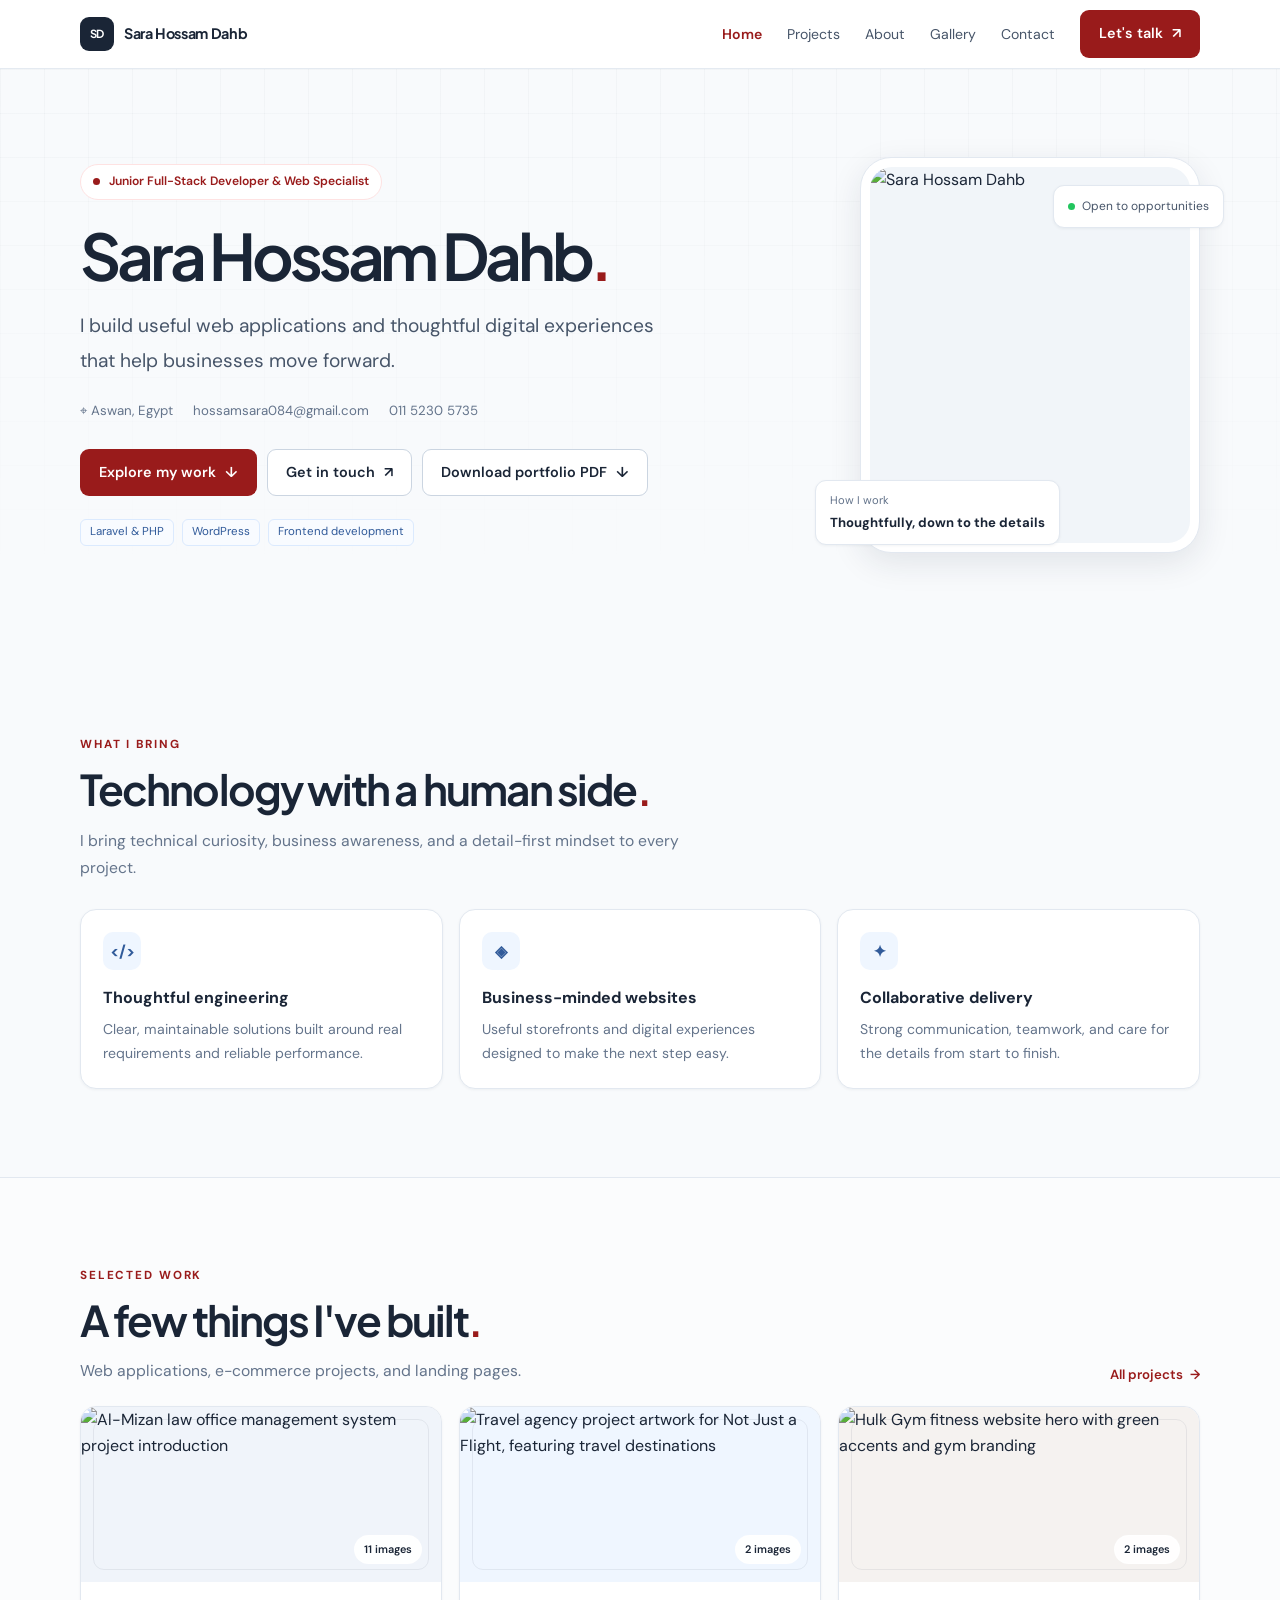
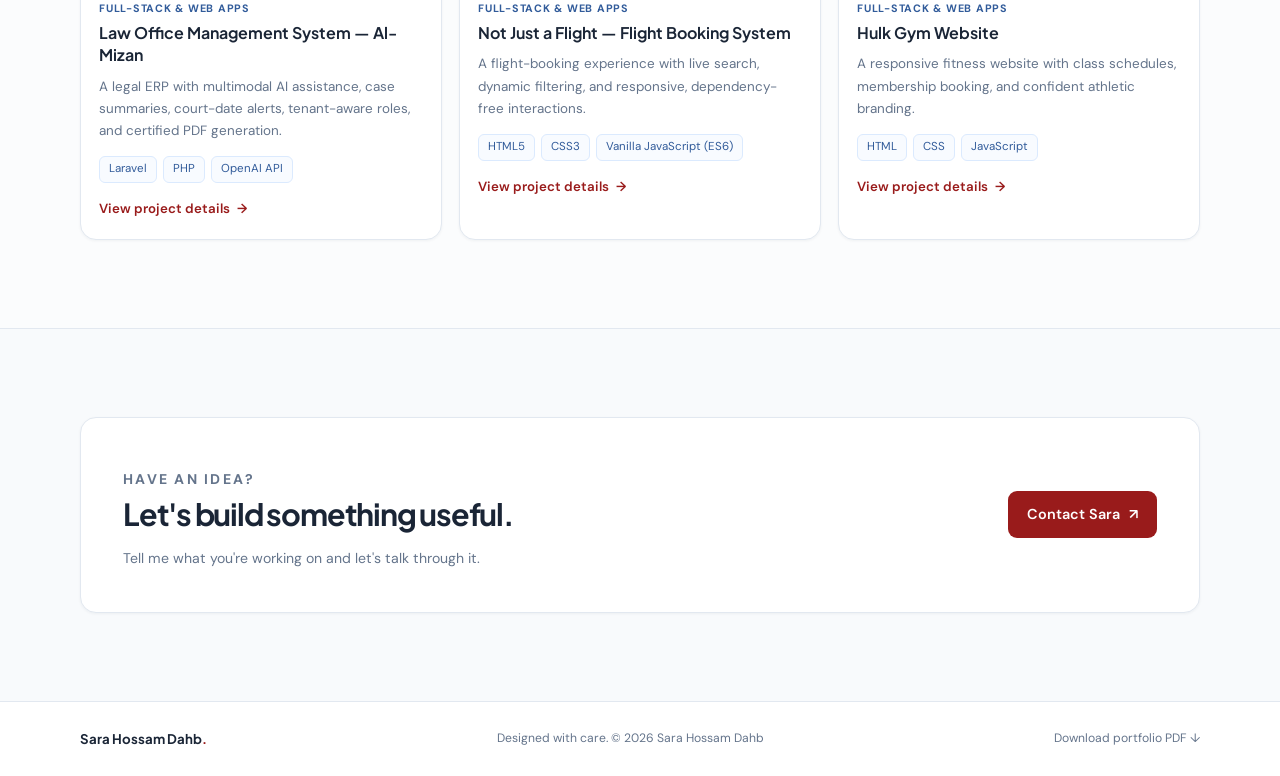
==== index.html @ f7ac99f4 "Add files via upload" ====
<!doctype html>
<html lang="en">
<head>
  <meta charset="utf-8">
  <meta name="viewport" content="width=device-width, initial-scale=1">
  <meta name="theme-color" content="#F8FAFC">
  <meta name="description" content="Sara Hossam Dahb is a junior full-stack developer and WordPress specialist in Aswan, Egypt.">
  <title>Sara Hossam Dahb — Developer &amp; Web Specialist</title>
  <link rel="preconnect" href="https://fonts.googleapis.com">
  <link rel="preconnect" href="https://fonts.gstatic.com" crossorigin>
  <link href="https://fonts.googleapis.com/css2?family=DM+Sans:wght@400;500;600;700&family=IBM+Plex+Sans+Arabic:wght@400;500;600;700&family=Plus+Jakarta+Sans:wght@400;500;600;700;800&display=swap" rel="stylesheet">
  <link rel="stylesheet" href="styles.css">
  <script src="script.js" defer></script>
</head>
<body data-page="home">
  <a class="skip-link" href="#main">Skip to content</a>
  <header class="site-header">
    <nav class="container nav-bar" aria-label="Main navigation">
      <a class="brand" href="index.html" aria-label="Sara Hossam Dahb home"><span class="brand-mark">SD</span><span>Sara Hossam Dahb</span></a>
      <button class="menu-toggle" type="button" data-menu-toggle aria-label="Open navigation menu" aria-expanded="false" aria-controls="primary-navigation"><svg viewBox="0 0 24 24" fill="none" stroke="currentColor" stroke-width="1.8" aria-hidden="true"><path d="M4 7h16M4 12h16M4 17h16"/></svg></button>
      <div class="nav-links" id="primary-navigation" data-nav-links>
        <a class="nav-link" data-page-link="home" href="index.html">Home</a>
        <a class="nav-link" data-page-link="projects" href="projects.html">Projects</a>
        <a class="nav-link" data-page-link="about" href="about.html">About</a>
        <a class="nav-link" data-page-link="gallery" href="gallery.html">Gallery</a>
        <a class="nav-link" data-page-link="contact" href="contact.html">Contact</a>
        <a class="btn btn-primary nav-cta" href="contact.html">Let's talk <span aria-hidden="true">↗</span></a>
      </div>
    </nav>
  </header>

  <main id="main">
    <section class="hero">
      <div class="container hero-grid">
        <div class="reveal">
          <span class="hero-label">Junior Full-Stack Developer &amp; Web Specialist</span>
          <h1 class="hero-title">Sara Hossam Dahb<span class="accent">.</span></h1>
          <p class="hero-copy">I build useful web applications and thoughtful digital experiences that help businesses move forward.</p>
          <div class="hero-contact">
            <span>⌖ Aswan, Egypt</span>
            <a href="mailto:hossamsara084@gmail.com">hossamsara084@gmail.com</a>
            <a href="tel:+201152305735">011 5230 5735</a>
          </div>
          <div class="hero-actions">
            <a class="btn btn-primary" href="projects.html">Explore my work <span aria-hidden="true">↓</span></a>
            <a class="btn btn-outline" href="contact.html">Get in touch <span aria-hidden="true">↗</span></a>
            <a class="btn btn-outline" href="Portfolio.pdf" download="Sara-Hossam-Dahb-Portfolio.pdf">Download portfolio PDF <span aria-hidden="true">↓</span></a>
          </div>
          <div class="hero-tags"><span class="tag">Laravel &amp; PHP</span><span class="tag">WordPress</span><span class="tag">Frontend development</span></div>
        </div>
        <div class="portrait-wrap reveal">
          <div class="portrait-frame"><img src="Images/Sara-Hossam-Dahb.jpeg" alt="Sara Hossam Dahb" fetchpriority="high"></div>
          <div class="floating-note note-left"><small>How I work</small><strong>Thoughtfully, down to the details</strong></div>
          <div class="floating-note note-right">Open to opportunities</div>
        </div>
      </div>
    </section>

    <section class="section">
      <div class="container">
        <div class="reveal">
          <p class="eyebrow">What I bring</p>
          <h2 class="section-heading">Technology with a human side<span class="accent">.</span></h2>
          <p class="section-intro">I bring technical curiosity, business awareness, and a detail-first mindset to every project.</p>
        </div>
        <div class="feature-grid">
          <article class="card feature-card reveal"><span class="feature-icon" aria-hidden="true">&lt;/&gt;</span><h3>Thoughtful engineering</h3><p>Clear, maintainable solutions built around real requirements and reliable performance.</p></article>
          <article class="card feature-card reveal"><span class="feature-icon" aria-hidden="true">◈</span><h3>Business-minded websites</h3><p>Useful storefronts and digital experiences designed to make the next step easy.</p></article>
          <article class="card feature-card reveal"><span class="feature-icon" aria-hidden="true">✦</span><h3>Collaborative delivery</h3><p>Strong communication, teamwork, and care for the details from start to finish.</p></article>
        </div>
      </div>
    </section>

    <section class="section section-soft">
      <div class="container">
        <div class="section-top reveal">
          <div><p class="eyebrow">Selected work</p><h2 class="section-heading">A few things I've built<span class="accent">.</span></h2><p class="section-intro">Web applications, e-commerce projects, and landing pages.</p></div>
          <a class="text-link" href="projects.html">All projects <span aria-hidden="true">→</span></a>
        </div>
        <div class="project-grid" data-project-grid="featured" aria-label="Featured projects"></div>
      </div>
    </section>

    <section class="section">
      <div class="container card cta-panel reveal">
        <div><p class="eyebrow">Have an idea?</p><h2>Let's build something useful.</h2><p>Tell me what you're working on and let's talk through it.</p></div>
        <a class="btn btn-primary" href="contact.html">Contact Sara <span aria-hidden="true">↗</span></a>
      </div>
    </section>
  </main>

  <div class="modal-backdrop" data-project-modal hidden role="dialog" aria-modal="true" aria-labelledby="modal-title" aria-describedby="modal-description">
    <section class="modal-card">
      <button class="modal-close" type="button" data-modal-close aria-label="Close project details">×</button>
      <p class="eyebrow" data-modal-category></p>
      <h2 id="modal-title" data-modal-title></h2>
      <p id="modal-description" data-modal-description></p>
      <div class="modal-meta"><h3>Role</h3><p data-modal-role></p></div>
      <div class="modal-meta"><h3>Technology</h3><div class="skill-tags" data-modal-stack></div></div>
      <div class="project-image-gallery" data-project-images hidden>
        <div class="project-image-heading"><h3>Project images</h3><span data-project-image-counter></span></div>
        <div class="project-image-stage"><button class="image-arrow" type="button" data-project-image-prev aria-label="Previous project image">‹</button><img data-project-image alt=""><button class="image-arrow" type="button" data-project-image-next aria-label="Next project image">›</button></div>
        <p class="project-image-caption" data-project-image-caption></p>
        <div class="project-thumbnails" data-project-thumbnails aria-label="Project image thumbnails"></div>
      </div>
    </section>
  </div>
  <footer class="site-footer"><div class="container footer-row"><a class="footer-brand" href="index.html">Sara Hossam Dahb<span class="accent">.</span></a><span>Designed with care. © <span data-year></span> Sara Hossam Dahb</span><a href="Portfolio.pdf" download="Sara-Hossam-Dahb-Portfolio.pdf">Download portfolio PDF ↓</a></div></footer>
</body>
</html>
---- styles.css ----
:root {
  color-scheme: light;
  --canvas: #F8FAFC;
  --white: #FFFFFF;
  --navy: #1A2536;
  --muted: #64748B;
  --berry: #991B1B;
  --blue: #3B82F6;
  --line: #E2E8F0;
  --soft-shadow: 0 1px 3px rgba(26, 37, 54, .05);
  font-family: "DM Sans", sans-serif;
}

* { box-sizing: border-box; }
html { scroll-behavior: smooth; scroll-padding-top: 92px; }
body { margin: 0; background: var(--canvas); color: var(--navy); font-family: "DM Sans", sans-serif; line-height: 1.6; }
body.menu-visible { overflow: hidden; }
button, input, textarea { font: inherit; }
button, a { -webkit-tap-highlight-color: transparent; }
a { color: inherit; text-decoration: none; }
button { color: inherit; }
img { display: block; max-width: 100%; }
.display { font-family: "Plus Jakarta Sans", sans-serif; }
.arabic { font-family: "IBM Plex Sans Arabic", sans-serif; }
.container { width: min(1120px, calc(100% - 48px)); margin-inline: auto; }
.section { padding-block: 88px; }
.section-soft { border-block: 1px solid var(--line); background: rgba(255,255,255,.55); }
.eyebrow { margin: 0 0 10px; color: var(--berry); font-size: .73rem; font-weight: 700; letter-spacing: .16em; text-transform: uppercase; }
.section-heading { margin: 0; font-family: "Plus Jakarta Sans", sans-serif; font-size: clamp(1.9rem, 4vw, 2.65rem); font-weight: 650; letter-spacing: -.045em; line-height: 1.2; }
.section-intro { max-width: 600px; margin: 12px 0 0; color: var(--muted); font-size: .98rem; line-height: 1.75; }
.accent { color: var(--berry); }
.muted { color: var(--muted); }
.card { border: 1px solid var(--line); border-radius: 16px; background: var(--white); box-shadow: var(--soft-shadow); }
.btn { display: inline-flex; min-height: 44px; align-items: center; justify-content: center; gap: 9px; padding: 11px 18px; border: 1px solid transparent; border-radius: 9px; font-size: .9rem; font-weight: 600; transition: background .2s ease, color .2s ease, border-color .2s ease, transform .2s ease; cursor: pointer; }
.btn:hover { transform: translateY(-1px); }
.btn-primary { background: var(--berry); color: white; }
.btn-primary:hover { background: #7F1D1D; }
.btn-outline { border-color: #CBD5E1; background: white; color: var(--navy); }
.btn-outline:hover { border-color: #94A3B8; }
.tag { display: inline-flex; align-items: center; padding: 5px 9px; border: 1px solid #DBEAFE; border-radius: 6px; background: #F8FBFF; color: #315B9A; font-size: .72rem; line-height: 1.3; }
.site-header { position: sticky; z-index: 20; top: 0; border-bottom: 1px solid rgba(226,232,240,.9); background: rgba(255,255,255,.94); backdrop-filter: blur(14px); }
.nav-bar { display: flex; min-height: 68px; align-items: center; justify-content: space-between; gap: 24px; }
.brand { display: inline-flex; align-items: center; gap: 10px; font-family: "Plus Jakarta Sans", sans-serif; font-size: .9rem; font-weight: 700; letter-spacing: -.025em; white-space: nowrap; }
.brand-mark { display: grid; width: 34px; height: 34px; place-items: center; border-radius: 9px; background: var(--navy); color: white; font-size: .7rem; }
.nav-links { display: flex; align-items: center; gap: 25px; }
.nav-link { padding-block: 9px; color: #475569; font-size: .88rem; transition: color .18s ease; }
.nav-link:hover, .nav-link[aria-current="page"] { color: var(--berry); }
.nav-link[aria-current="page"] { font-weight: 600; }
.menu-toggle { display: none; width: 42px; height: 42px; place-items: center; border: 1px solid var(--line); border-radius: 9px; background: white; cursor: pointer; }
.menu-toggle svg { width: 20px; height: 20px; }
.hero { position: relative; overflow: hidden; padding: 88px 0 94px; }
.hero::before { position: absolute; z-index: -1; inset: 0; background-image: linear-gradient(rgba(26,37,54,.028) 1px, transparent 1px), linear-gradient(90deg, rgba(26,37,54,.028) 1px, transparent 1px); background-size: 44px 44px; content: ""; mask-image: linear-gradient(to bottom, black, transparent 90%); }
.hero-grid { display: grid; grid-template-columns: minmax(0, 1.2fr) minmax(280px, .8fr); align-items: center; gap: 76px; }
.hero-label { display: inline-flex; align-items: center; gap: 9px; padding: 7px 12px; border: 1px solid #FEE2E2; border-radius: 999px; background: white; color: var(--berry); font-size: .76rem; font-weight: 600; }
.hero-label::before { width: 7px; height: 7px; border-radius: 50%; background: var(--berry); content: ""; }
.hero-title { max-width: 690px; margin: 20px 0 0; font-family: "Plus Jakarta Sans", sans-serif; font-size: clamp(2.55rem, 6vw, 4rem); font-weight: 650; letter-spacing: -.065em; line-height: 1.12; }
.hero-copy { max-width: 610px; margin: 18px 0 0; color: #475569; font-size: clamp(1.05rem, 2vw, 1.2rem); line-height: 1.8; }
.hero-contact { display: flex; flex-wrap: wrap; gap: 8px 20px; margin-top: 22px; color: var(--muted); font-size: .83rem; }
.hero-contact a:hover, .contact-link:hover { color: var(--berry); }
.hero-actions { display: flex; flex-wrap: wrap; gap: 10px; margin-top: 27px; }
.hero-tags { display: flex; flex-wrap: wrap; gap: 8px; margin-top: 23px; }
.portrait-wrap { position: relative; width: min(100%, 340px); justify-self: end; }
.portrait-frame { padding: 9px; border: 1px solid var(--line); border-radius: 31px; background: white; box-shadow: 0 10px 32px rgba(26,37,54,.1); }
.portrait-frame img { width: 100%; aspect-ratio: 4 / 4.7; border-radius: 22px; background: #F1F5F9; object-fit: cover; object-position: center 35%; }
.floating-note { position: absolute; padding: 11px 14px; border: 1px solid var(--line); border-radius: 11px; background: white; box-shadow: var(--soft-shadow); }
.floating-note small { display: block; color: var(--muted); font-size: .7rem; }
.floating-note strong { display: block; margin-top: 2px; font-size: .82rem; }
.note-left { bottom: 8px; left: -45px; }
.note-right { top: 28px; right: -24px; color: #475569; font-size: .75rem; }
.note-right::before { display: inline-block; width: 7px; height: 7px; margin-right: 7px; border-radius: 50%; background: #22C55E; content: ""; }
.feature-grid { display: grid; grid-template-columns: repeat(3, minmax(0, 1fr)); gap: 16px; margin-top: 28px; }
.feature-card { padding: 22px; }
.feature-icon { display: grid; width: 38px; height: 38px; place-items: center; border-radius: 10px; background: #EFF6FF; color: #315B9A; font-weight: 700; }
.feature-card h3 { margin: 15px 0 7px; font-size: 1rem; }
.feature-card p { margin: 0; color: var(--muted); font-size: .88rem; line-height: 1.7; }
.section-top { display: flex; align-items: end; justify-content: space-between; gap: 22px; }
.project-count { color: var(--muted); font-size: .84rem; white-space: nowrap; }
.filter-list { display: flex; flex-wrap: wrap; gap: 6px; margin: 25px 0 0; }
.filter-btn { padding: 8px 12px; border: 1px solid transparent; border-radius: 8px; background: transparent; color: var(--muted); font-size: .83rem; cursor: pointer; transition: .18s ease; }
.filter-btn:hover { background: white; color: var(--navy); }
.filter-btn.active { border-color: #FECACA; background: #FEF2F2; color: var(--berry); }
.project-grid { display: grid; grid-template-columns: repeat(3, minmax(0, 1fr)); gap: 17px; margin-top: 21px; }
.project-card { overflow: hidden; transition: transform .22s ease, box-shadow .22s ease, border-color .22s ease; }
.project-card:hover { transform: translateY(-4px); border-color: #CBD5E1; box-shadow: 0 12px 28px rgba(26,37,54,.075); }
.project-card[hidden] { display: none; }
.project-open { display: block; width: 100%; padding: 0; border: 0; background: none; text-align: left; cursor: pointer; }
.project-open:focus-visible, .filter-btn:focus-visible, .btn:focus-visible, .nav-link:focus-visible, .menu-toggle:focus-visible { outline: 3px solid rgba(59,130,246,.45); outline-offset: 3px; }
.project-art { position: relative; display: grid; min-height: 175px; place-items: center; overflow: hidden; background: var(--art-bg, #F1F5F9); }
.project-art::before { position: absolute; inset: 12px; border: 1px solid rgba(26,37,54,.07); border-radius: 11px; content: ""; }
.art-window { width: 76%; padding: 15px; border: 1px solid rgba(26,37,54,.09); border-radius: 11px; background: rgba(255,255,255,.94); box-shadow: 0 10px 24px rgba(26,37,54,.08); }
.art-kicker { color: var(--art-accent, #315B9A); font-size: .58rem; font-weight: 700; letter-spacing: .16em; text-transform: uppercase; }
.art-title { margin-top: 11px; color: var(--navy); font-family: "Plus Jakarta Sans", sans-serif; font-size: 1rem; font-weight: 700; line-height: 1.25; }
.art-decoration { display: flex; justify-content: space-between; gap: 6px; margin-top: 12px; }
.art-decoration span { height: 26px; flex: 1; border-radius: 5px; background: var(--art-soft, #EFF6FF); }
.project-copy { padding: 18px; }
.project-overline { margin: 0; color: #315B9A; font-size: .67rem; font-weight: 700; letter-spacing: .07em; text-transform: uppercase; }
.project-title { margin: 5px 0 0; font-family: "Plus Jakarta Sans", sans-serif; font-size: 1rem; font-weight: 650; line-height: 1.4; }
.project-description { margin: 9px 0 0; color: var(--muted); font-size: .84rem; line-height: 1.65; }
.project-tags { display: flex; flex-wrap: wrap; gap: 6px; margin-top: 14px; }
.text-link { display: inline-flex; align-items: center; gap: 7px; margin-top: 15px; color: var(--berry); font-size: .83rem; font-weight: 600; }
.text-link:hover { text-decoration: underline; text-underline-offset: 3px; }
.about-grid { display: grid; grid-template-columns: 1.4fr .8fr; gap: 18px; margin-top: 26px; }
.about-copy { padding: clamp(23px, 4vw, 36px); }
.about-copy > p { margin: 0; color: #334155; font-size: clamp(1rem, 2.2vw, 1.2rem); line-height: 1.9; }
.about-copy strong { color: var(--navy); }
.about-aside { padding: 24px; }
.small-label { margin: 0; color: var(--muted); font-size: .7rem; font-weight: 700; letter-spacing: .12em; text-transform: uppercase; }
.about-point { padding-top: 16px; margin-top: 16px; border-top: 1px solid #F1F5F9; }
.about-point h3 { margin: 0; font-size: .9rem; }
.about-point p { margin: 5px 0 0; color: var(--muted); font-size: .84rem; line-height: 1.65; }
.skills-grid { display: grid; grid-template-columns: repeat(2, minmax(0, 1fr)); gap: 14px; margin-top: 25px; }
.skill-card { padding: 21px; }
.skill-card h3 { margin: 0; font-size: .94rem; }
.skill-card p { margin: 9px 0 0; color: var(--muted); font-size: .85rem; line-height: 1.7; }
.skill-tags { display: flex; flex-wrap: wrap; gap: 7px; margin-top: 14px; }
.timeline-layout { display: grid; grid-template-columns: .8fr 1.2fr; gap: 70px; }
.timeline { padding-left: 24px; border-left: 1px solid #CBD5E1; }
.timeline-item { position: relative; padding-bottom: 27px; }
.timeline-item:last-child { padding-bottom: 0; }
.timeline-item::before { position: absolute; top: 6px; left: -30px; width: 11px; height: 11px; border: 2px solid white; border-radius: 50%; background: var(--berry); box-shadow: 0 0 0 1px #FECACA; content: ""; }
.timeline-title-row { display: flex; flex-wrap: wrap; align-items: baseline; justify-content: space-between; gap: 7px 12px; }
.timeline-item h3 { margin: 0; font-size: .98rem; }
.timeline-item p { margin: 5px 0 0; color: var(--muted); font-size: .84rem; }
.timeline-note { font-size: .78rem !important; }
.contact-grid { display: grid; grid-template-columns: .75fr 1.25fr; gap: 17px; margin-top: 25px; }
.contact-details, .contact-form { padding: 24px; }
.contact-list { display: grid; gap: 16px; margin-top: 20px; }
.contact-link { display: flex; align-items: center; gap: 12px; color: var(--navy); font-size: .88rem; transition: color .18s ease; }
.contact-icon { display: grid; width: 38px; height: 38px; flex: 0 0 38px; place-items: center; border-radius: 9px; background: #FEF2F2; color: var(--berry); }
.contact-link small { display: block; margin-bottom: 2px; color: var(--muted); font-size: .72rem; }
.form-row { display: grid; grid-template-columns: repeat(2, minmax(0, 1fr)); gap: 14px; }
.field label { display: block; margin-bottom: 7px; color: #334155; font-size: .8rem; font-weight: 600; }
.field input, .field textarea { display: block; width: 100%; padding: 11px 12px; border: 1px solid #CBD5E1; border-radius: 8px; background: white; color: var(--navy); font-size: .88rem; outline: none; transition: border-color .18s ease, box-shadow .18s ease; }
.field textarea { min-height: 126px; resize: vertical; }
.field input::placeholder, .field textarea::placeholder { color: #94A3B8; }
.field input:focus, .field textarea:focus { border-color: #60A5FA; box-shadow: 0 0 0 3px #DBEAFE; }
.field [aria-invalid="true"] { border-color: #B91C1C; }
.field-error { min-height: 17px; margin: 4px 0 0; color: #B91C1C; font-size: .73rem; }
.form-actions { display: flex; flex-wrap: wrap; align-items: center; gap: 12px 17px; margin-top: 4px; }
.form-status { margin: 0; color: var(--muted); font-size: .76rem; }
.form-status.error { color: #991B1B; }
.form-status.success { color: #166534; }
.page-hero { padding: 65px 0 48px; }
.page-hero h1 { margin: 0; font-family: "Plus Jakarta Sans", sans-serif; font-size: clamp(2.2rem, 5vw, 3.3rem); font-weight: 650; letter-spacing: -.06em; line-height: 1.15; }
.page-hero p:last-child { max-width: 650px; margin: 14px 0 0; color: var(--muted); font-size: 1rem; line-height: 1.75; }
.cta-panel { display: flex; align-items: center; justify-content: space-between; gap: 24px; padding: clamp(24px, 5vw, 42px); background: #FFF; }
.cta-panel h2 { margin: 0; font-family: "Plus Jakarta Sans", sans-serif; font-size: clamp(1.4rem, 3vw, 1.9rem); letter-spacing: -.04em; }
.cta-panel p { margin: 8px 0 0; color: var(--muted); font-size: .88rem; }
.site-footer { border-top: 1px solid var(--line); background: white; }
.footer-row { display: flex; min-height: 74px; align-items: center; justify-content: space-between; gap: 12px; color: var(--muted); font-size: .76rem; }
.footer-brand { color: var(--navy); font-family: "Plus Jakarta Sans", sans-serif; font-size: .83rem; font-weight: 700; }
.modal-backdrop { position: fixed; z-index: 50; inset: 0; display: grid; overflow-y: auto; place-items: center; padding: 20px; background: rgba(26,37,54,.38); backdrop-filter: blur(4px); }
.modal-backdrop[hidden] { display: none; }
.modal-backdrop[hidden], .project-image-gallery[hidden], .image-viewer[hidden] { display: none; }
.modal-card { position: relative; width: min(540px, 100%); padding: 30px; border: 1px solid var(--line); border-radius: 17px; background: white; box-shadow: 0 24px 70px rgba(26,37,54,.2); }
.modal-close { position: absolute; top: 14px; right: 14px; display: grid; width: 36px; height: 36px; place-items: center; border: 1px solid var(--line); border-radius: 8px; background: white; color: var(--muted); font-size: 1.25rem; cursor: pointer; }
.modal-card h2 { margin: 11px 40px 0 0; font-family: "Plus Jakarta Sans", sans-serif; font-size: 1.5rem; line-height: 1.3; }
.modal-card > p { color: #475569; font-size: .9rem; line-height: 1.8; }
.modal-meta { margin-top: 20px; }
.modal-meta h3 { margin: 0; color: var(--muted); font-size: .72rem; letter-spacing: .08em; text-transform: uppercase; }
.modal-meta p { margin: 5px 0 0; font-size: .88rem; }
.project-image-gallery { padding-top: 21px; margin-top: 22px; border-top: 1px solid var(--line); }
.project-image-heading { display: flex; align-items: center; justify-content: space-between; gap: 12px; }
.project-image-heading h3 { margin: 0; font-size: .88rem; }
.project-image-heading span { color: var(--muted); font-size: .76rem; }
.project-image-stage { position: relative; display: grid; min-height: 180px; place-items: center; margin-top: 12px; overflow: hidden; border: 1px solid var(--line); border-radius: 11px; background: #F1F5F9; }
.project-image-stage img { width: auto; max-width: 100%; height: auto; max-height: min(58vh, 500px); object-fit: contain; }
.image-arrow { position: absolute; z-index: 1; display: grid; width: 36px; height: 36px; place-items: center; border: 1px solid var(--line); border-radius: 50%; background: rgba(255,255,255,.94); color: var(--navy); font-size: 1.4rem; cursor: pointer; }
.image-arrow:hover { border-color: #CBD5E1; color: var(--berry); }
[data-project-image-prev] { left: 10px; }
[data-project-image-next] { right: 10px; }
.project-image-caption { margin: 8px 0 0; color: var(--muted); font-size: .78rem; }
.project-thumbnails { display: flex; gap: 7px; padding: 10px 0 2px; overflow-x: auto; }
.project-thumbnail { width: 66px; height: 45px; flex: 0 0 auto; padding: 2px; overflow: hidden; border: 1px solid var(--line); border-radius: 6px; background: white; cursor: pointer; }
.project-thumbnail.active { border: 2px solid var(--berry); }
.project-thumbnail img { width: 100%; height: 100%; border-radius: 3px; object-fit: cover; }
.project-cover { position: absolute; inset: 0; width: 100%; height: 100%; object-fit: cover; object-position: center top; }
.image-count-badge { position: absolute; right: 19px; bottom: 18px; padding: 5px 9px; border: 1px solid rgba(255,255,255,.65); border-radius: 999px; background: rgba(255,255,255,.93); color: var(--navy); font-size: .68rem; font-weight: 600; }
.gallery-toolbar { display: flex; align-items: center; justify-content: space-between; gap: 12px; }
.gallery-grid { display: grid; grid-template-columns: repeat(3, minmax(0, 1fr)); gap: 15px; margin-top: 20px; }
.gallery-card { overflow: hidden; transition: transform .2s ease, box-shadow .2s ease; }
.gallery-card:hover { transform: translateY(-3px); box-shadow: 0 10px 26px rgba(26,37,54,.09); }
.gallery-open { display: block; width: 100%; padding: 0; border: 0; background: white; text-align: left; cursor: zoom-in; }
.gallery-open > img { width: 100%; aspect-ratio: 16 / 10; object-fit: cover; background: #F1F5F9; }
.gallery-open > img.gallery-image--screenshot { object-position: center top; }
.gallery-copy { display: grid; gap: 4px; padding: 13px 15px 15px; }
.gallery-copy strong { font-size: .9rem; }
.gallery-label { color: var(--muted); font-size: .71rem; }
.gallery-note { padding: 19px 21px; margin-top: 24px; }
.gallery-note h2 { margin: 0; font-size: .9rem; }
.gallery-note p { margin: 7px 0 0; color: var(--muted); font-size: .82rem; line-height: 1.7; }
.gallery-note code { padding: 2px 5px; border: 1px solid var(--line); border-radius: 4px; background: #F8FAFC; color: #315B9A; font-size: .78rem; }
.image-viewer { position: fixed; z-index: 60; inset: 0; display: grid; grid-template-columns: 52px minmax(0, 1fr) 52px; align-items: center; gap: 14px; padding: 58px 24px 24px; background: rgba(15,23,42,.92); }
.viewer-close { position: absolute; top: 16px; right: 20px; display: grid; width: 42px; height: 42px; place-items: center; border: 1px solid rgba(255,255,255,.25); border-radius: 50%; background: rgba(255,255,255,.1); color: white; font-size: 1.4rem; cursor: pointer; }
.viewer-arrow { display: grid; width: 44px; height: 44px; place-items: center; border: 1px solid rgba(255,255,255,.25); border-radius: 50%; background: rgba(255,255,255,.1); color: white; font-size: 1.8rem; cursor: pointer; }
.viewer-arrow:hover, .viewer-close:hover { background: rgba(255,255,255,.2); }
.viewer-figure { display: grid; width: min(1050px, 100%); justify-self: center; gap: 12px; margin: 0; }
.viewer-figure img { width: 100%; max-height: calc(100vh - 150px); object-fit: contain; }
.viewer-figure figcaption { display: flex; align-items: center; justify-content: space-between; gap: 15px; color: white; font-size: .8rem; }
.viewer-copy { display: grid; gap: 2px; }
.viewer-copy span, .viewer-figure figcaption > span:last-child { color: #CBD5E1; font-size: .75rem; }
.reveal { opacity: 0; transform: translateY(12px); transition: opacity .5s ease, transform .5s ease; }
.reveal.visible { opacity: 1; transform: translateY(0); }
.skip-link { position: fixed; z-index: 100; top: 10px; left: 10px; transform: translateY(-160%); padding: 10px 14px; border-radius: 8px; background: var(--berry); color: white; }
.skip-link:focus { transform: translateY(0); }

@media (max-width: 850px) {
  .nav-links { gap: 15px; }
  .hero-grid { gap: 42px; }
  .project-grid { grid-template-columns: repeat(2, minmax(0, 1fr)); }
  .timeline-layout { gap: 38px; }
  .gallery-grid { grid-template-columns: repeat(2, minmax(0, 1fr)); }
}
@media (max-width: 680px) {
  html { scroll-padding-top: 76px; }
  .container { width: min(100% - 36px, 540px); }
  .section { padding-block: 64px; }
  .nav-bar { min-height: 62px; }
  .menu-toggle { display: grid; }
  .nav-links { position: absolute; top: 61px; right: 0; left: 0; display: none; align-items: stretch; gap: 2px; padding: 12px 18px 18px; border-bottom: 1px solid var(--line); background: white; box-shadow: 0 12px 18px rgba(26,37,54,.06); }
  .nav-links.is-open { display: flex; flex-direction: column; }
  .nav-link { padding: 11px 4px; }
  .nav-cta { margin-top: 6px; }
  .hero { padding: 58px 0 74px; }
  .hero-grid { grid-template-columns: 1fr; gap: 40px; }
  .hero-title { font-size: clamp(2.5rem, 11vw, 3.6rem); }
  .portrait-wrap { width: min(76%, 310px); justify-self: center; }
  .note-left { left: -22px; }
  .note-right { right: -18px; }
  .feature-grid { grid-template-columns: 1fr; gap: 11px; }
  .feature-card { padding: 19px; }
  .section-top { align-items: start; }
  .filter-list { gap: 4px; }
  .filter-btn { padding: 8px 9px; font-size: .76rem; }
  .project-grid { gap: 12px; }
  .project-copy { padding: 15px; }
  .about-grid, .contact-grid, .timeline-layout { grid-template-columns: 1fr; gap: 14px; }
  .timeline-layout { gap: 28px; }
  .skills-grid { gap: 10px; }
  .skill-card { padding: 16px; }
  .cta-panel { align-items: flex-start; flex-direction: column; }
  .footer-row { min-height: 90px; flex-direction: column; justify-content: center; gap: 4px; padding-block: 16px; text-align: center; }
  .image-viewer { grid-template-columns: 38px minmax(0, 1fr) 38px; gap: 7px; padding-inline: 9px; }
  .viewer-arrow { width: 36px; height: 36px; }
}
@media (max-width: 460px) {
  .container { width: calc(100% - 32px); }
  .project-grid, .skills-grid, .form-row { grid-template-columns: 1fr; }
  .gallery-grid { grid-template-columns: 1fr; }
  .project-art { min-height: 185px; }
  .page-hero { padding-top: 48px; }
  .modal-card { padding: 24px 20px; }
}
@media (prefers-reduced-motion: reduce) {
  *, *::before, *::after { scroll-behavior: auto !important; animation-duration: .01ms !important; transition-duration: .01ms !important; }
  .reveal { opacity: 1; transform: none; }
}
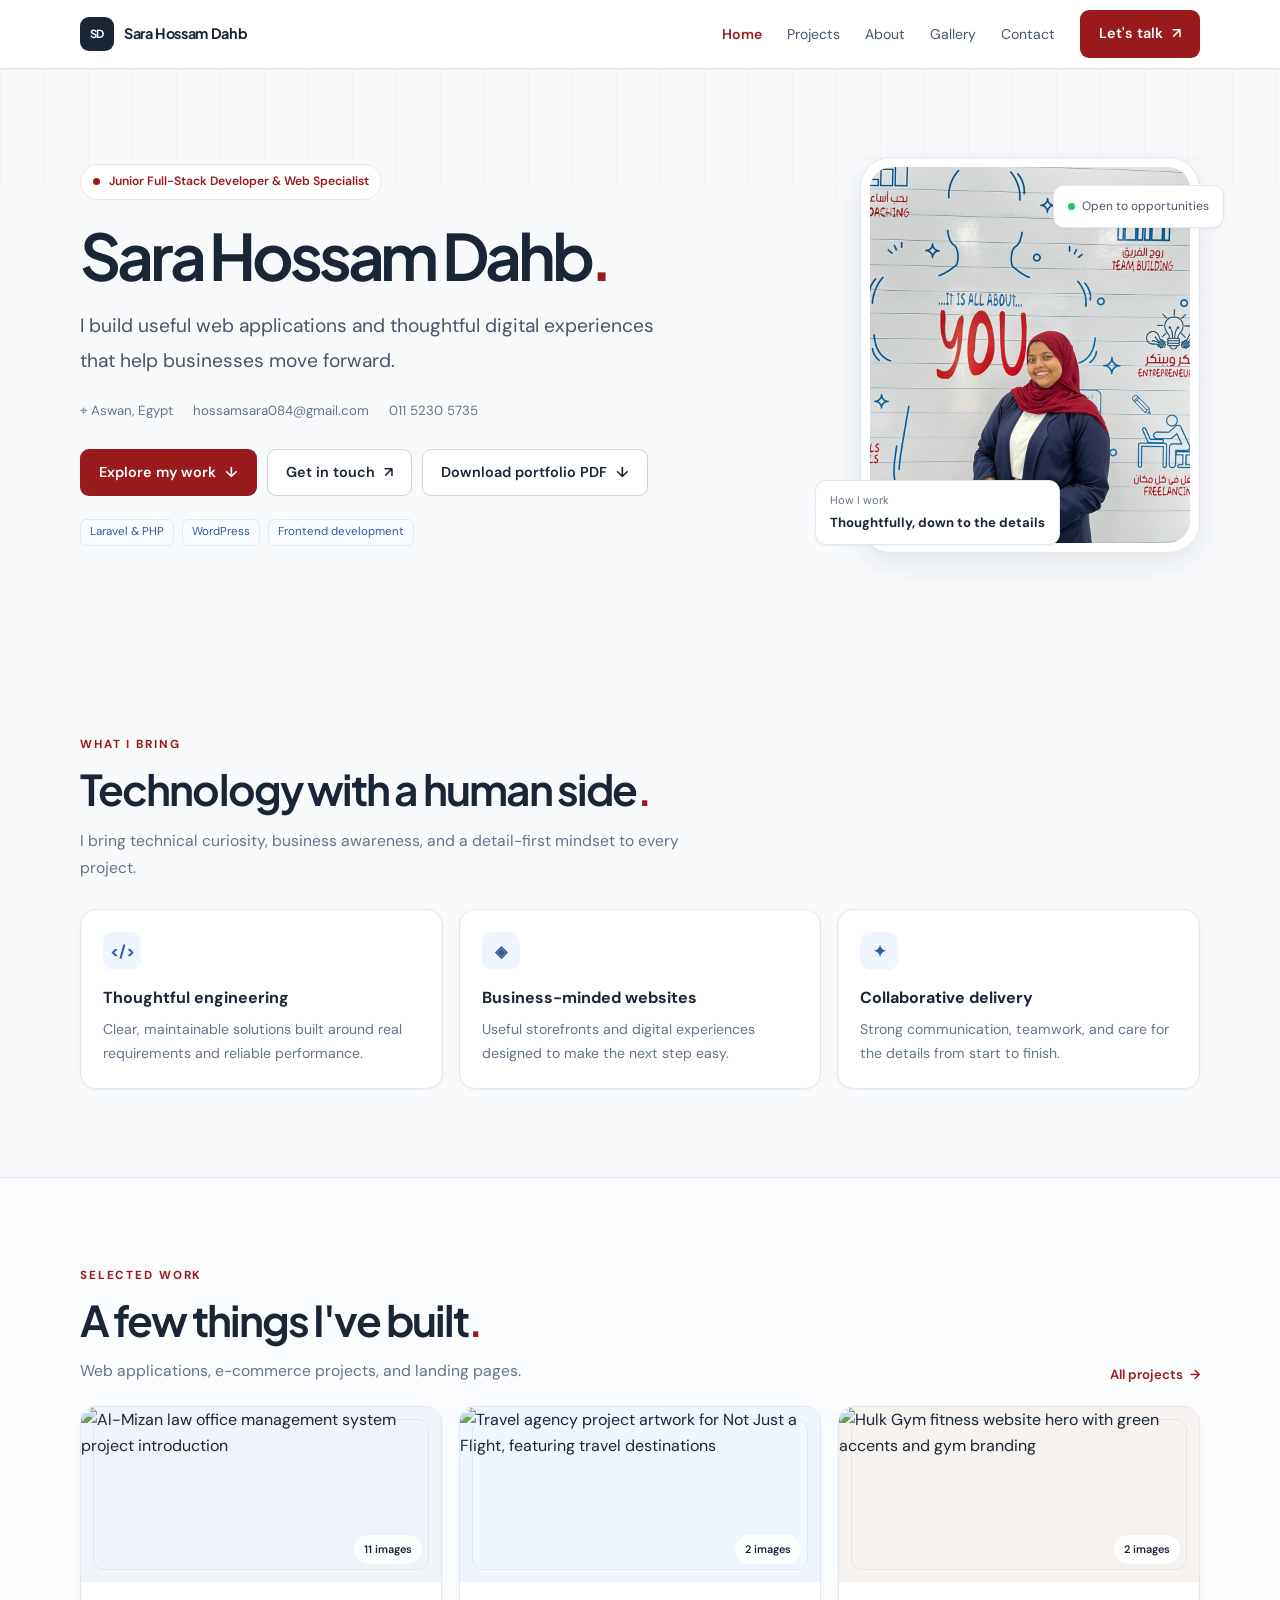
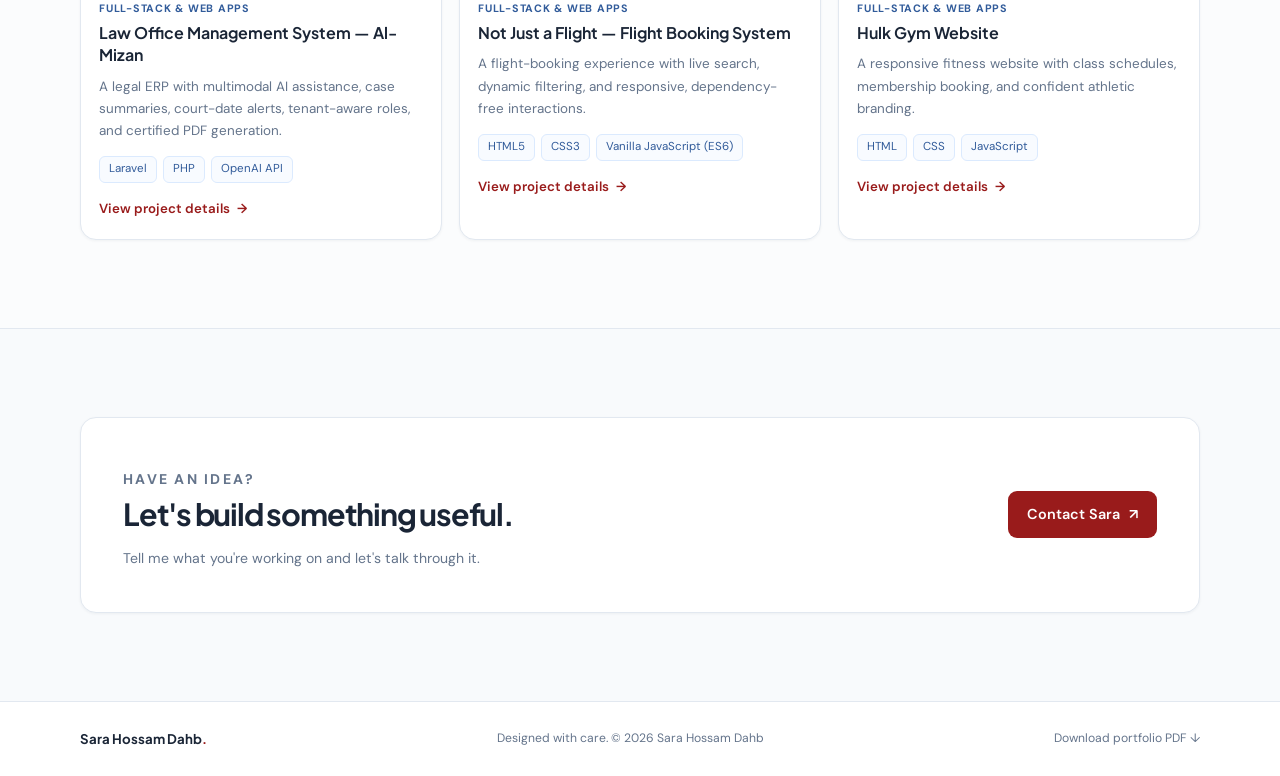
==== commit 9620dae2: "Update index.html" ====
--- a/index.html
+++ b/index.html
@@ -49,7 +49,7 @@
           <div class="hero-tags"><span class="tag">Laravel &amp; PHP</span><span class="tag">WordPress</span><span class="tag">Frontend development</span></div>
         </div>
         <div class="portrait-wrap reveal">
-          <div class="portrait-frame"><img src="Images/Sara-Hossam-Dahb.jpeg" alt="Sara Hossam Dahb" fetchpriority="high"></div>
+          <div class="portrait-frame"><img src="Sara-Hossam-Dahb.jpeg" alt="Sara Hossam Dahb" fetchpriority="high"></div>
           <div class="floating-note note-left"><small>How I work</small><strong>Thoughtfully, down to the details</strong></div>
           <div class="floating-note note-right">Open to opportunities</div>
         </div>
